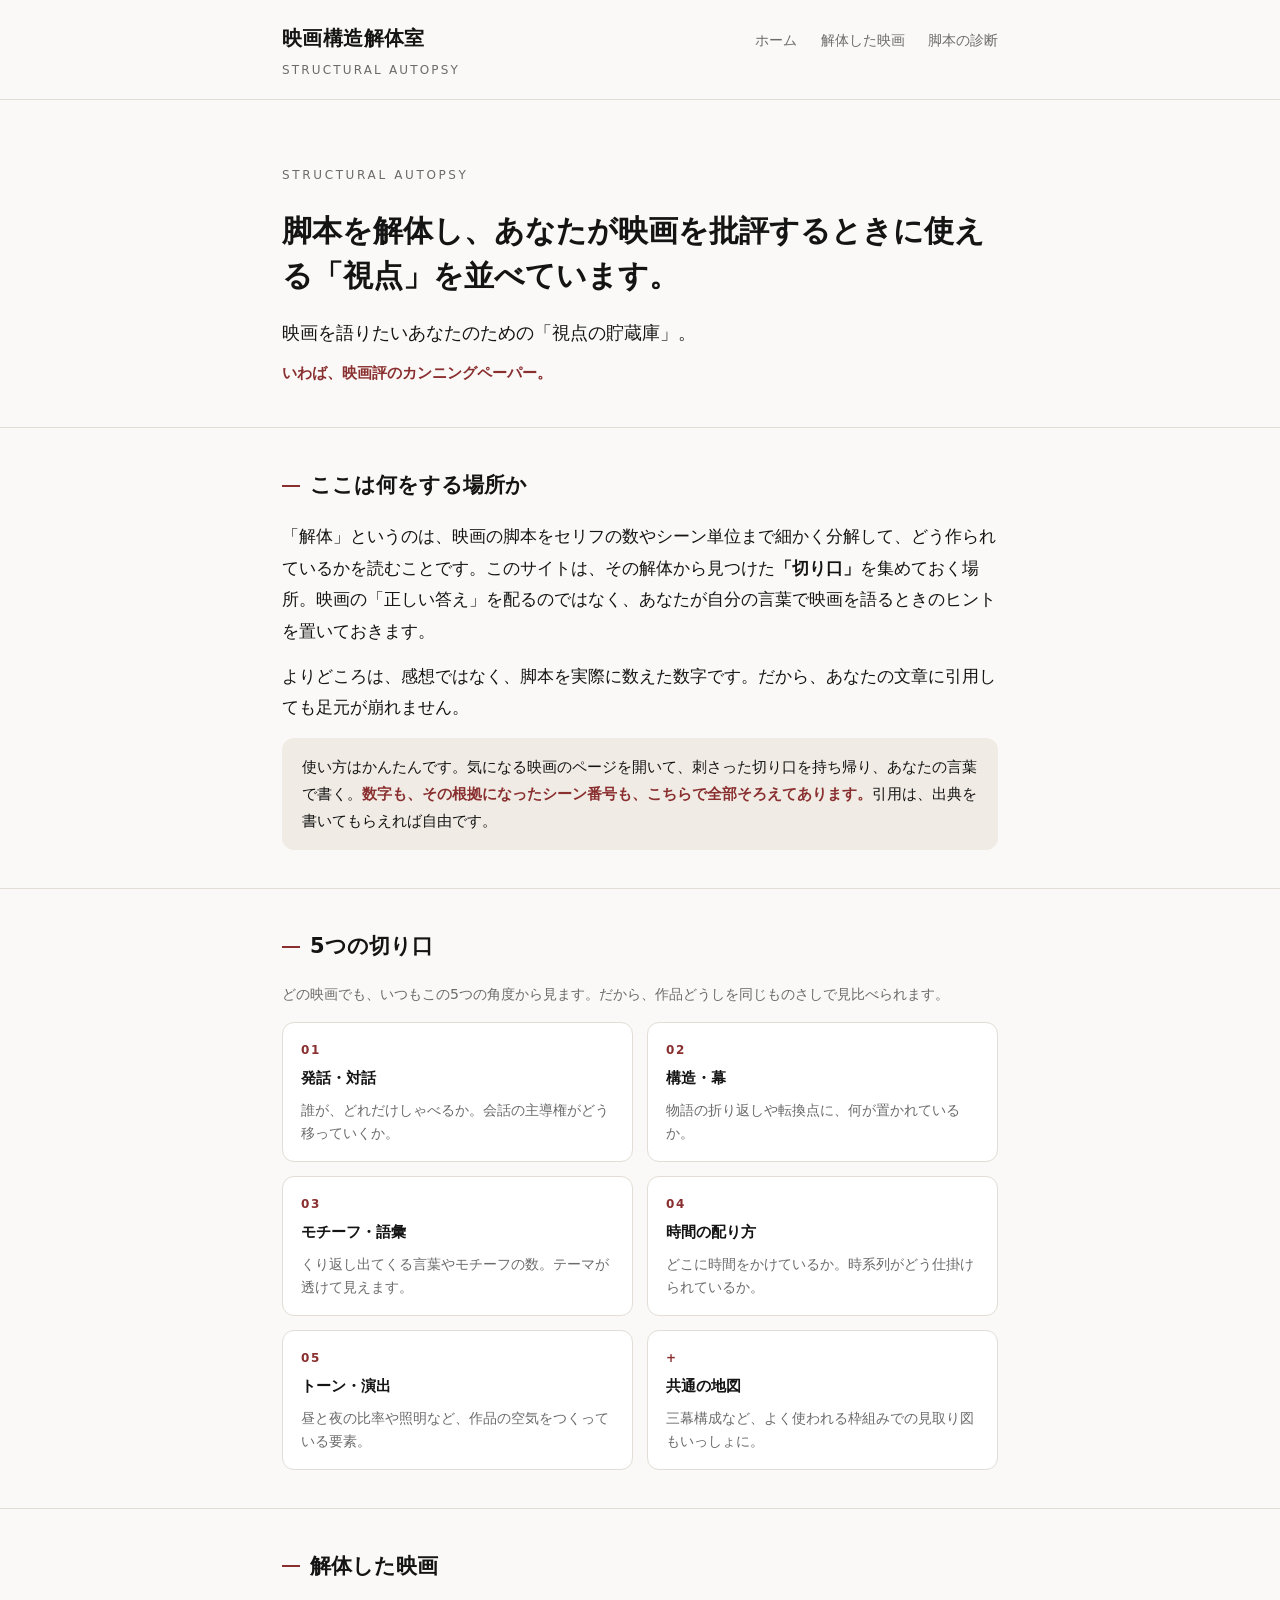
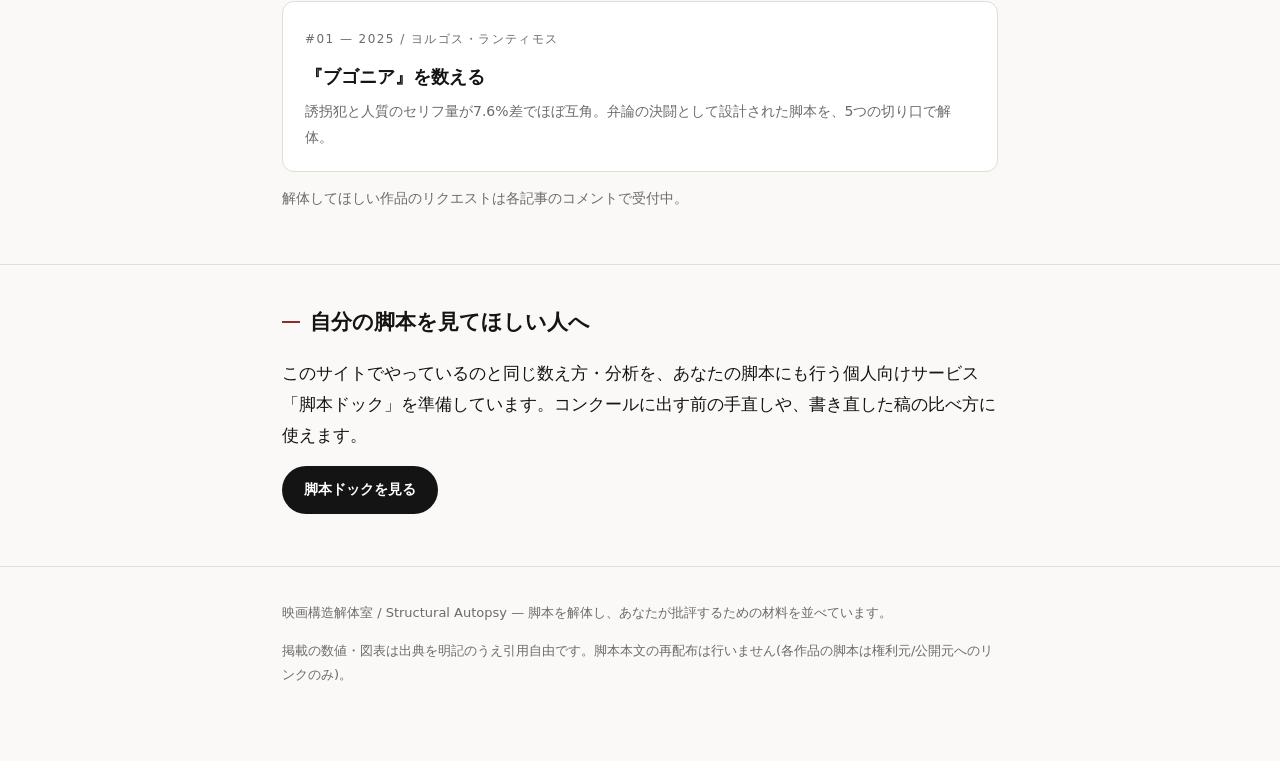
==== index.html @ 520f8978 "Add files via upload" ====
<!DOCTYPE html>
<html lang="ja">
<head>
<meta charset="utf-8">
<meta name="viewport" content="width=device-width, initial-scale=1">
<title>映画構造解体室 / Structural Autopsy</title>
<meta name="description" content="映画を語りたいあなたのための「視点の貯蔵庫」。脚本を解体し、批評に使える「視点」を並べています。">
<meta property="og:title" content="映画構造解体室 / Structural Autopsy">
<meta property="og:description" content="脚本を解体し、あなたが映画を批評するときに使える「視点」を並べる、映画批評のためのカンニングペーパー。">
<meta property="og:type" content="website">
<link rel="stylesheet" href="style.css">
</head>
<body>

<header class="site-head">
  <div class="wrap">
    <a class="brand" href="index.html">映画構造解体室<small>Structural Autopsy</small></a>
    <nav class="nav">
      <a href="index.html">ホーム</a>
      <a href="bugonia.html">解体した映画</a>
      <a href="dock.html">脚本の診断</a>
    </nav>
  </div>
</header>

<div class="hero">
  <div class="wrap">
    <p class="en">Structural Autopsy</p>
    <h1>脚本を解体し、あなたが映画を批評するときに使える「視点」を並べています。</h1>
    <p class="lead">映画を語りたいあなたのための「視点の貯蔵庫」。</p>
    <p class="sub">いわば、映画評のカンニングペーパー。</p>
  </div>
</div>

<section>
  <div class="wrap">
    <h2>ここは何をする場所か</h2>
    <p>「解体」というのは、映画の脚本をセリフの数やシーン単位まで細かく分解して、どう作られているかを読むことです。このサイトは、その解体から見つけた<strong>「切り口」</strong>を集めておく場所。映画の「正しい答え」を配るのではなく、あなたが自分の言葉で映画を語るときのヒントを置いておきます。</p>
    <p>よりどころは、感想ではなく、脚本を実際に数えた数字です。だから、あなたの文章に引用しても足元が崩れません。</p>
    <div class="callout">
      使い方はかんたんです。気になる映画のページを開いて、刺さった切り口を持ち帰り、あなたの言葉で書く。<strong>数字も、その根拠になったシーン番号も、こちらで全部そろえてあります。</strong>引用は、出典を書いてもらえれば自由です。
    </div>
  </div>
</section>

<section>
  <div class="wrap">
    <h2>5つの切り口</h2>
    <p class="muted">どの映画でも、いつもこの5つの角度から見ます。だから、作品どうしを同じものさしで見比べられます。</p>
    <div class="shelves">
      <div class="shelf"><div class="n">01</div><h4>発話・対話</h4><p>誰が、どれだけしゃべるか。会話の主導権がどう移っていくか。</p></div>
      <div class="shelf"><div class="n">02</div><h4>構造・幕</h4><p>物語の折り返しや転換点に、何が置かれているか。</p></div>
      <div class="shelf"><div class="n">03</div><h4>モチーフ・語彙</h4><p>くり返し出てくる言葉やモチーフの数。テーマが透けて見えます。</p></div>
      <div class="shelf"><div class="n">04</div><h4>時間の配り方</h4><p>どこに時間をかけているか。時系列がどう仕掛けられているか。</p></div>
      <div class="shelf"><div class="n">05</div><h4>トーン・演出</h4><p>昼と夜の比率や照明など、作品の空気をつくっている要素。</p></div>
      <div class="shelf"><div class="n">+</div><h4>共通の地図</h4><p>三幕構成など、よく使われる枠組みでの見取り図もいっしょに。</p></div>
    </div>
  </div>
</section>

<section>
  <div class="wrap">
    <h2>解体した映画</h2>
    <a class="entry" href="bugonia.html">
      <span class="tag">#01 — 2025 / ヨルゴス・ランティモス</span>
      <h3>『ブゴニア』を数える</h3>
      <p>誘拐犯と人質のセリフ量が7.6%差でほぼ互角。弁論の決闘として設計された脚本を、5つの切り口で解体。</p>
    </a>
    <p class="muted">解体してほしい作品のリクエストは各記事のコメントで受付中。</p>
  </div>
</section>

<section>
  <div class="wrap">
    <h2>自分の脚本を見てほしい人へ</h2>
    <p>このサイトでやっているのと同じ数え方・分析を、あなたの脚本にも行う個人向けサービス「脚本ドック」を準備しています。コンクールに出す前の手直しや、書き直した稿の比べ方に使えます。</p>
    <p><a class="btn" href="dock.html">脚本ドックを見る</a></p>
  </div>
</section>

<footer class="site-foot">
  <div class="wrap">
    <p>映画構造解体室 / Structural Autopsy — 脚本を解体し、あなたが批評するための材料を並べています。</p>
    <p>掲載の数値・図表は出典を明記のうえ引用自由です。脚本本文の再配布は行いません(各作品の脚本は権利元/公開元へのリンクのみ)。</p>
  </div>
</footer>

</body>
</html>
---- style.css ----
:root{
  --ink:#141414; --paper:#faf9f7; --muted:#6b6b6b; --line:#e2ddd5;
  --accent:#8a2f2f; --accent2:#1a4f7a; --card:#ffffff; --code:#f0ece5;
  --maxw:760px;
}
*{box-sizing:border-box}
html{-webkit-text-size-adjust:100%}
body{
  margin:0; background:var(--paper); color:var(--ink);
  font-family:"Hiragino Kaku Gothic ProN","Yu Gothic",system-ui,-apple-system,"Segoe UI",Roboto,sans-serif;
  line-height:1.85; font-size:17px;
}
a{color:var(--accent2); text-decoration:none}
a:hover{text-decoration:underline}
.wrap{max-width:var(--maxw); margin:0 auto; padding:0 22px}

/* header */
.site-head{border-bottom:1px solid var(--line); background:var(--paper)}
.site-head .wrap{display:flex; align-items:baseline; justify-content:space-between; padding-top:20px; padding-bottom:18px; flex-wrap:wrap; gap:8px}
.brand{font-weight:700; font-size:20px; letter-spacing:.02em; color:var(--ink); text-decoration:none; display:inline-block}
.brand:hover{text-decoration:none; opacity:.7}
.brand small{display:block; font-weight:400; font-size:12px; letter-spacing:.18em; color:var(--muted); text-transform:uppercase; margin-top:2px}
.nav a{margin-left:18px; font-size:14px; color:var(--muted)}
.nav a:hover{color:var(--ink)}

/* hero */
.hero{padding:64px 0 40px; border-bottom:1px solid var(--line)}
.hero h1{font-size:30px; line-height:1.5; margin:0 0 18px; font-weight:700}
.hero .lead{font-size:18px; color:var(--ink); margin:0 0 10px}
.hero .sub{font-size:15px; color:var(--accent); font-weight:700; margin:0}
.hero .en{font-size:12px; letter-spacing:.22em; color:var(--muted); text-transform:uppercase; margin:0 0 22px}

/* sections */
section{padding:38px 0; border-bottom:1px solid var(--line)}
h2{font-size:21px; font-weight:700; margin:0 0 16px; display:flex; align-items:center; gap:10px}
h2::before{content:""; width:18px; height:2px; background:var(--accent); display:inline-block}
h3{font-size:16px; margin:26px 0 6px}
p{margin:0 0 14px}
.muted{color:var(--muted); font-size:14px}

/* shelf grid */
.shelves{display:grid; grid-template-columns:1fr 1fr; gap:14px; margin-top:8px}
.shelf{background:var(--card); border:1px solid var(--line); border-radius:12px; padding:16px 18px}
.shelf .n{font-size:12px; letter-spacing:.14em; color:var(--accent); font-weight:700}
.shelf h4{margin:4px 0 6px; font-size:15px}
.shelf p{margin:0; font-size:13.5px; color:var(--muted); line-height:1.7}
@media(max-width:620px){.shelves{grid-template-columns:1fr}}

/* article card list */
.entry{display:block; background:var(--card); border:1px solid var(--line); border-radius:12px; padding:20px 22px; margin-bottom:14px}
.entry:hover{border-color:var(--accent2); text-decoration:none}
.entry .tag{font-size:12px; letter-spacing:.12em; color:var(--muted)}
.entry h3{margin:6px 0 6px; color:var(--ink); font-size:18px}
.entry p{margin:0; color:var(--muted); font-size:14px}

/* callout */
.callout{background:var(--code); border-radius:12px; padding:16px 20px; font-size:14.5px}
.callout strong{color:var(--accent)}

/* buttons */
.btn{display:inline-block; background:var(--ink); color:#fff; padding:11px 22px; border-radius:999px; font-size:14px; font-weight:700}
.btn:hover{background:var(--accent); text-decoration:none}

/* article body */
.article{padding:44px 0}
.article h1{font-size:27px; line-height:1.5; margin:0 0 6px}
.article .kicker{font-size:12px; letter-spacing:.2em; color:var(--accent); text-transform:uppercase; margin:0 0 20px}
.article h2{font-size:20px; margin-top:38px}
.article h3{font-size:17px; margin-top:28px; border-left:3px solid var(--accent); padding-left:10px}
.article img{max-width:100%; height:auto; display:block; margin:22px auto; border:1px solid var(--line); border-radius:8px}
.article table{border-collapse:collapse; width:100%; font-size:13px; margin:20px 0}
.article th,.article td{border:1px solid var(--line); padding:7px 9px; text-align:left; vertical-align:top}
.article th{background:var(--code); font-weight:700}
.article blockquote{margin:0 0 16px; padding:10px 16px; background:var(--code); border-radius:8px; color:var(--muted); font-size:14px}
.article hr{border:0; border-top:1px solid var(--line); margin:32px 0}
.article code{background:var(--code); padding:1px 5px; border-radius:4px; font-size:.92em}
.spoiler{background:var(--accent); color:#fff; padding:10px 16px; border-radius:8px; font-size:14px; font-weight:700; margin:0 0 24px}

/* footer */
.site-foot{padding:34px 0 60px; color:var(--muted); font-size:13px}
.site-foot a{color:var(--muted); text-decoration:underline}
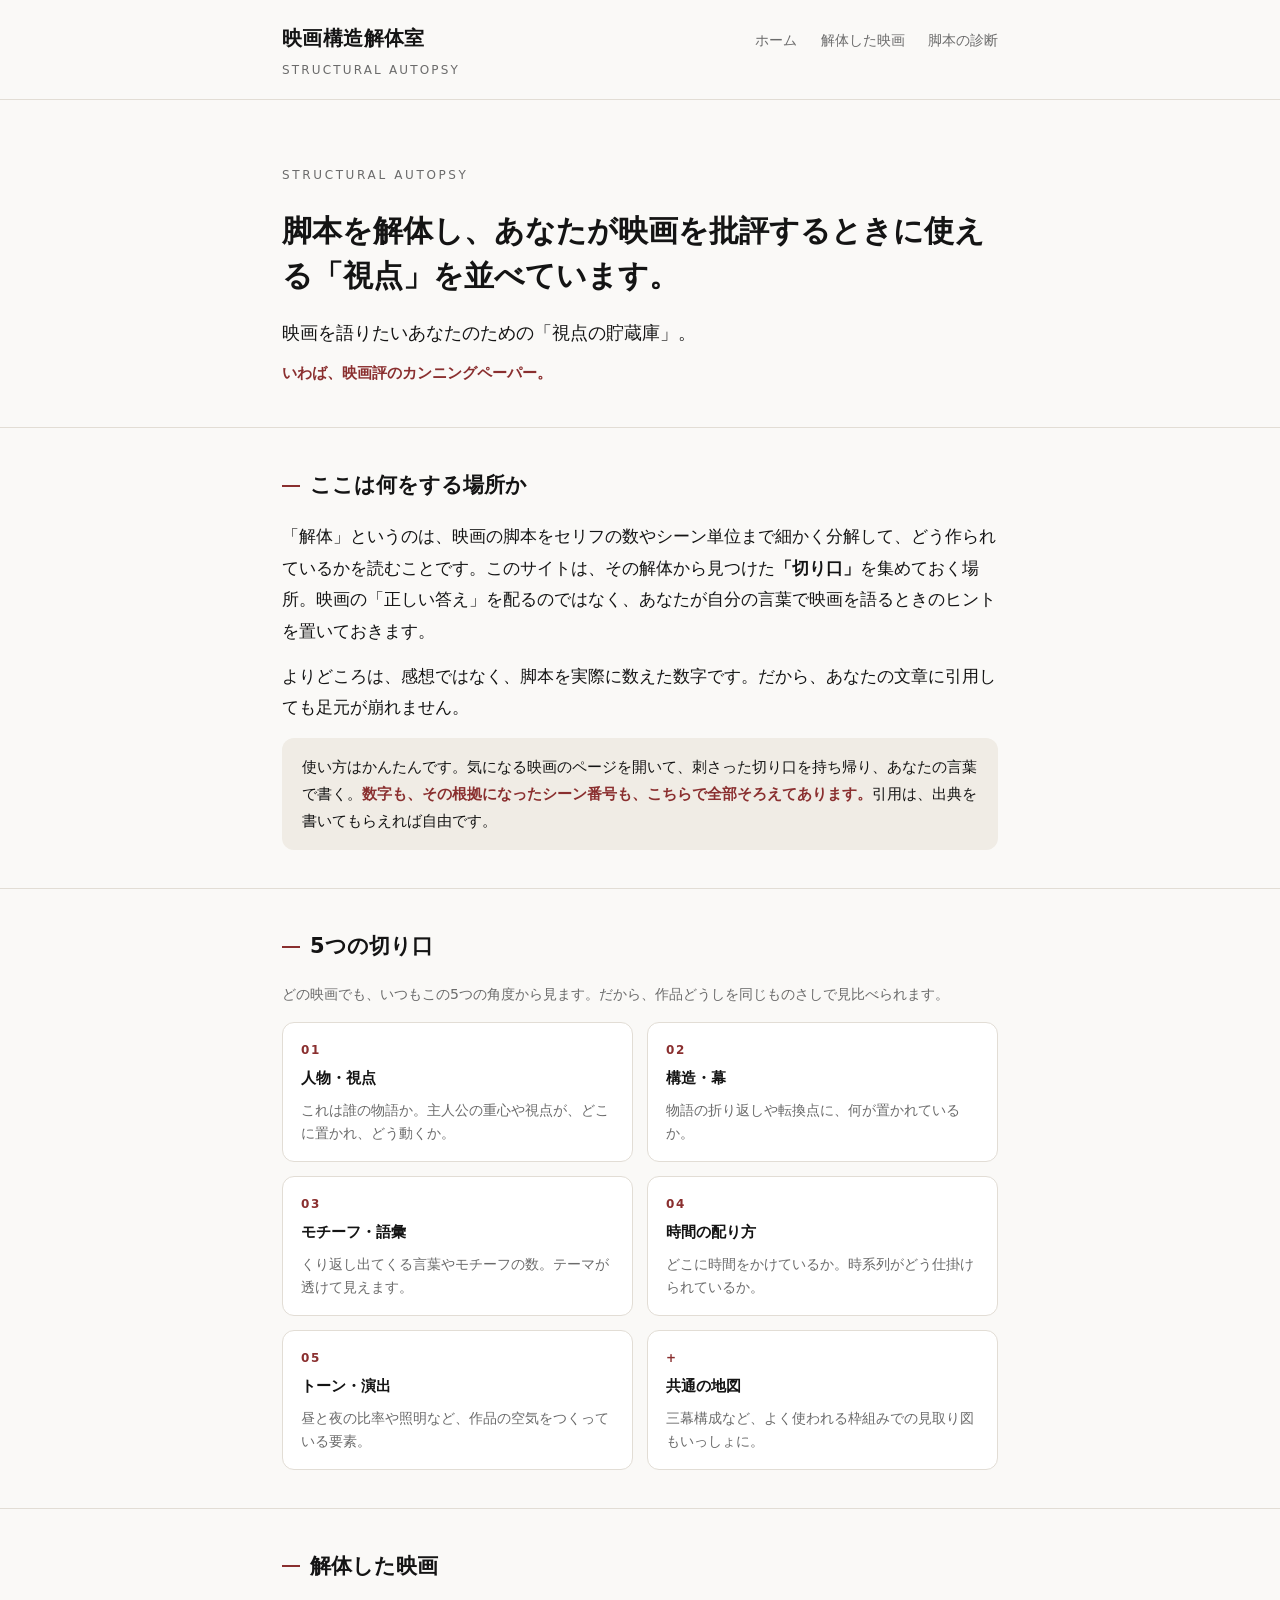
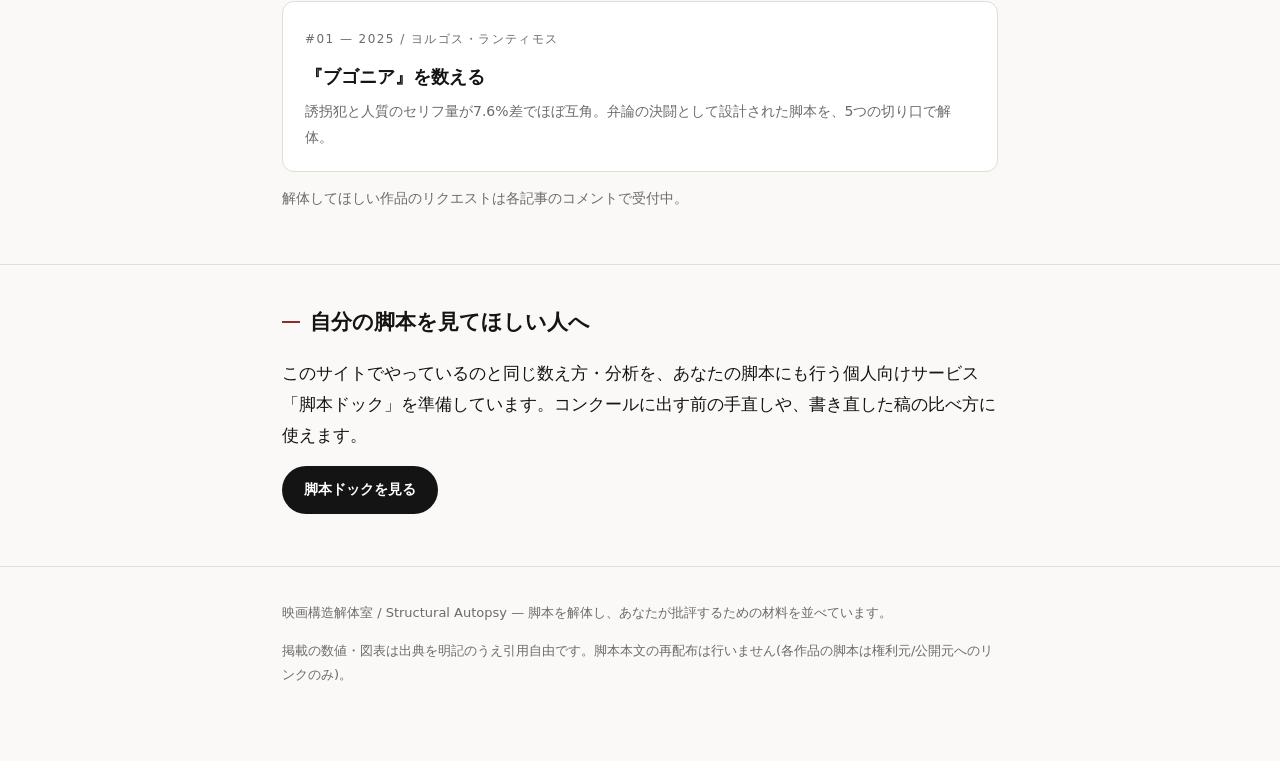
==== commit 5d1fee69: "Add files via upload" ====
--- a/index.html
+++ b/index.html
@@ -48,7 +48,7 @@
     <h2>5つの切り口</h2>
     <p class="muted">どの映画でも、いつもこの5つの角度から見ます。だから、作品どうしを同じものさしで見比べられます。</p>
     <div class="shelves">
-      <div class="shelf"><div class="n">01</div><h4>発話・対話</h4><p>誰が、どれだけしゃべるか。会話の主導権がどう移っていくか。</p></div>
+      <div class="shelf"><div class="n">01</div><h4>人物・視点</h4><p>これは誰の物語か。主人公の重心や視点が、どこに置かれ、どう動くか。</p></div>
       <div class="shelf"><div class="n">02</div><h4>構造・幕</h4><p>物語の折り返しや転換点に、何が置かれているか。</p></div>
       <div class="shelf"><div class="n">03</div><h4>モチーフ・語彙</h4><p>くり返し出てくる言葉やモチーフの数。テーマが透けて見えます。</p></div>
       <div class="shelf"><div class="n">04</div><h4>時間の配り方</h4><p>どこに時間をかけているか。時系列がどう仕掛けられているか。</p></div>
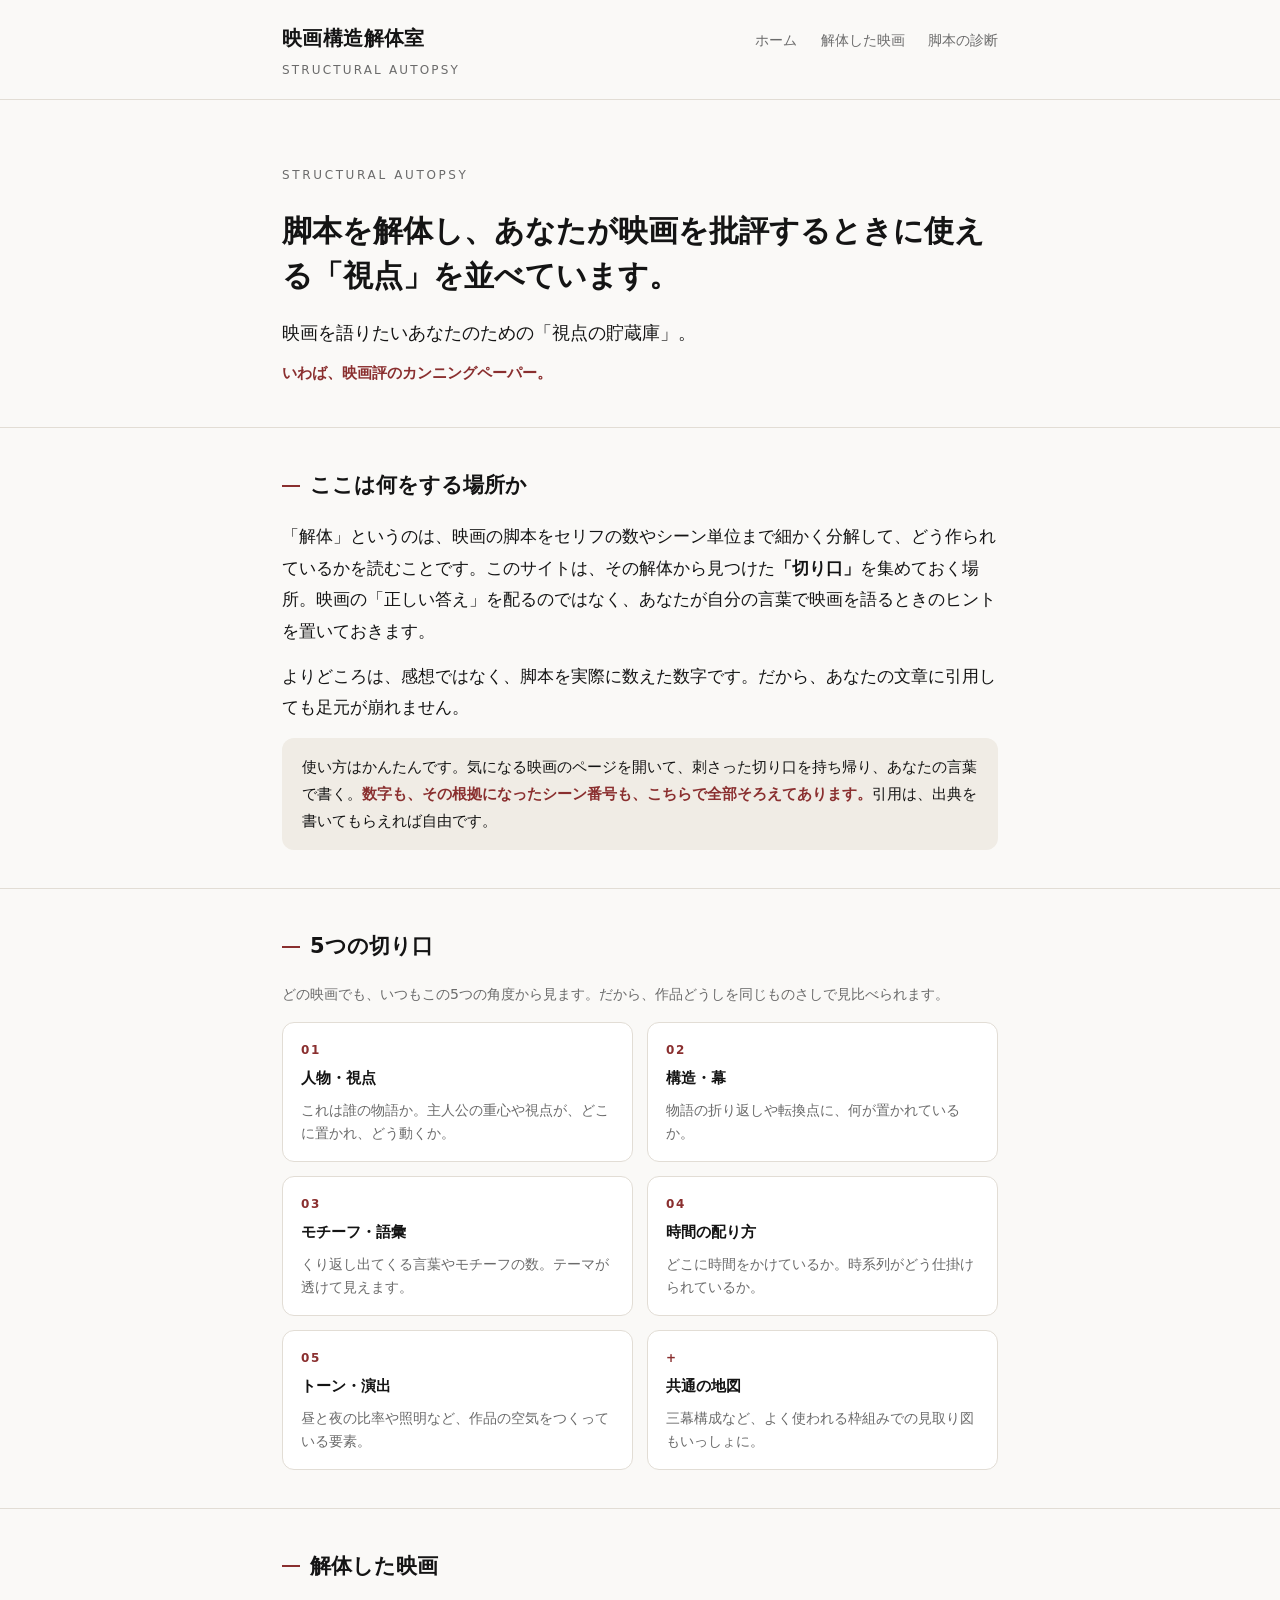
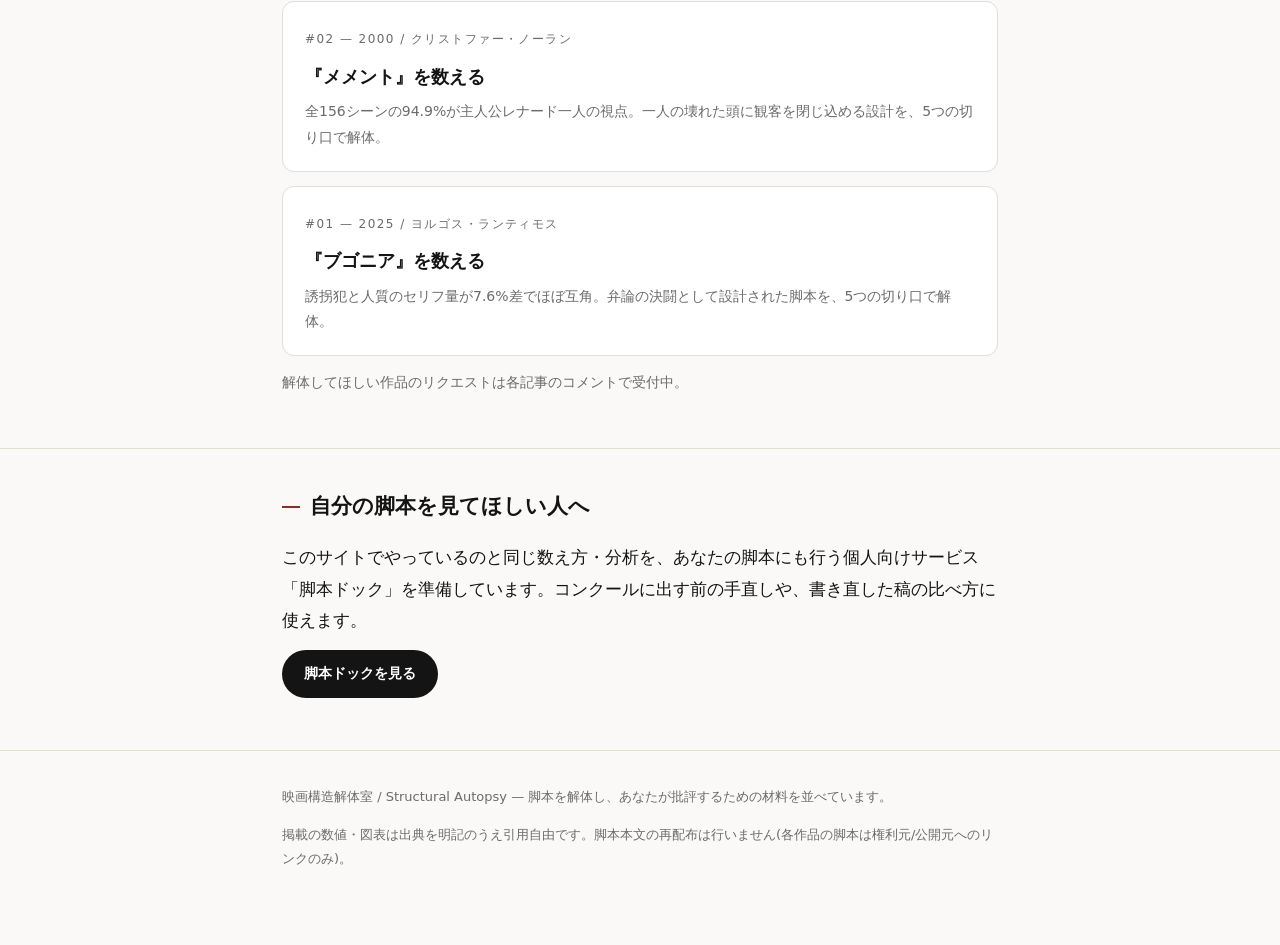
==== commit d204463e: "Add files via upload" ====
--- a/index.html
+++ b/index.html
@@ -61,6 +61,11 @@
 <section>
   <div class="wrap">
     <h2>解体した映画</h2>
+    <a class="entry" href="memento.html">
+      <span class="tag">#02 — 2000 / クリストファー・ノーラン</span>
+      <h3>『メメント』を数える</h3>
+      <p>全156シーンの94.9%が主人公レナード一人の視点。一人の壊れた頭に観客を閉じ込める設計を、5つの切り口で解体。</p>
+    </a>
     <a class="entry" href="bugonia.html">
       <span class="tag">#01 — 2025 / ヨルゴス・ランティモス</span>
       <h3>『ブゴニア』を数える</h3>
